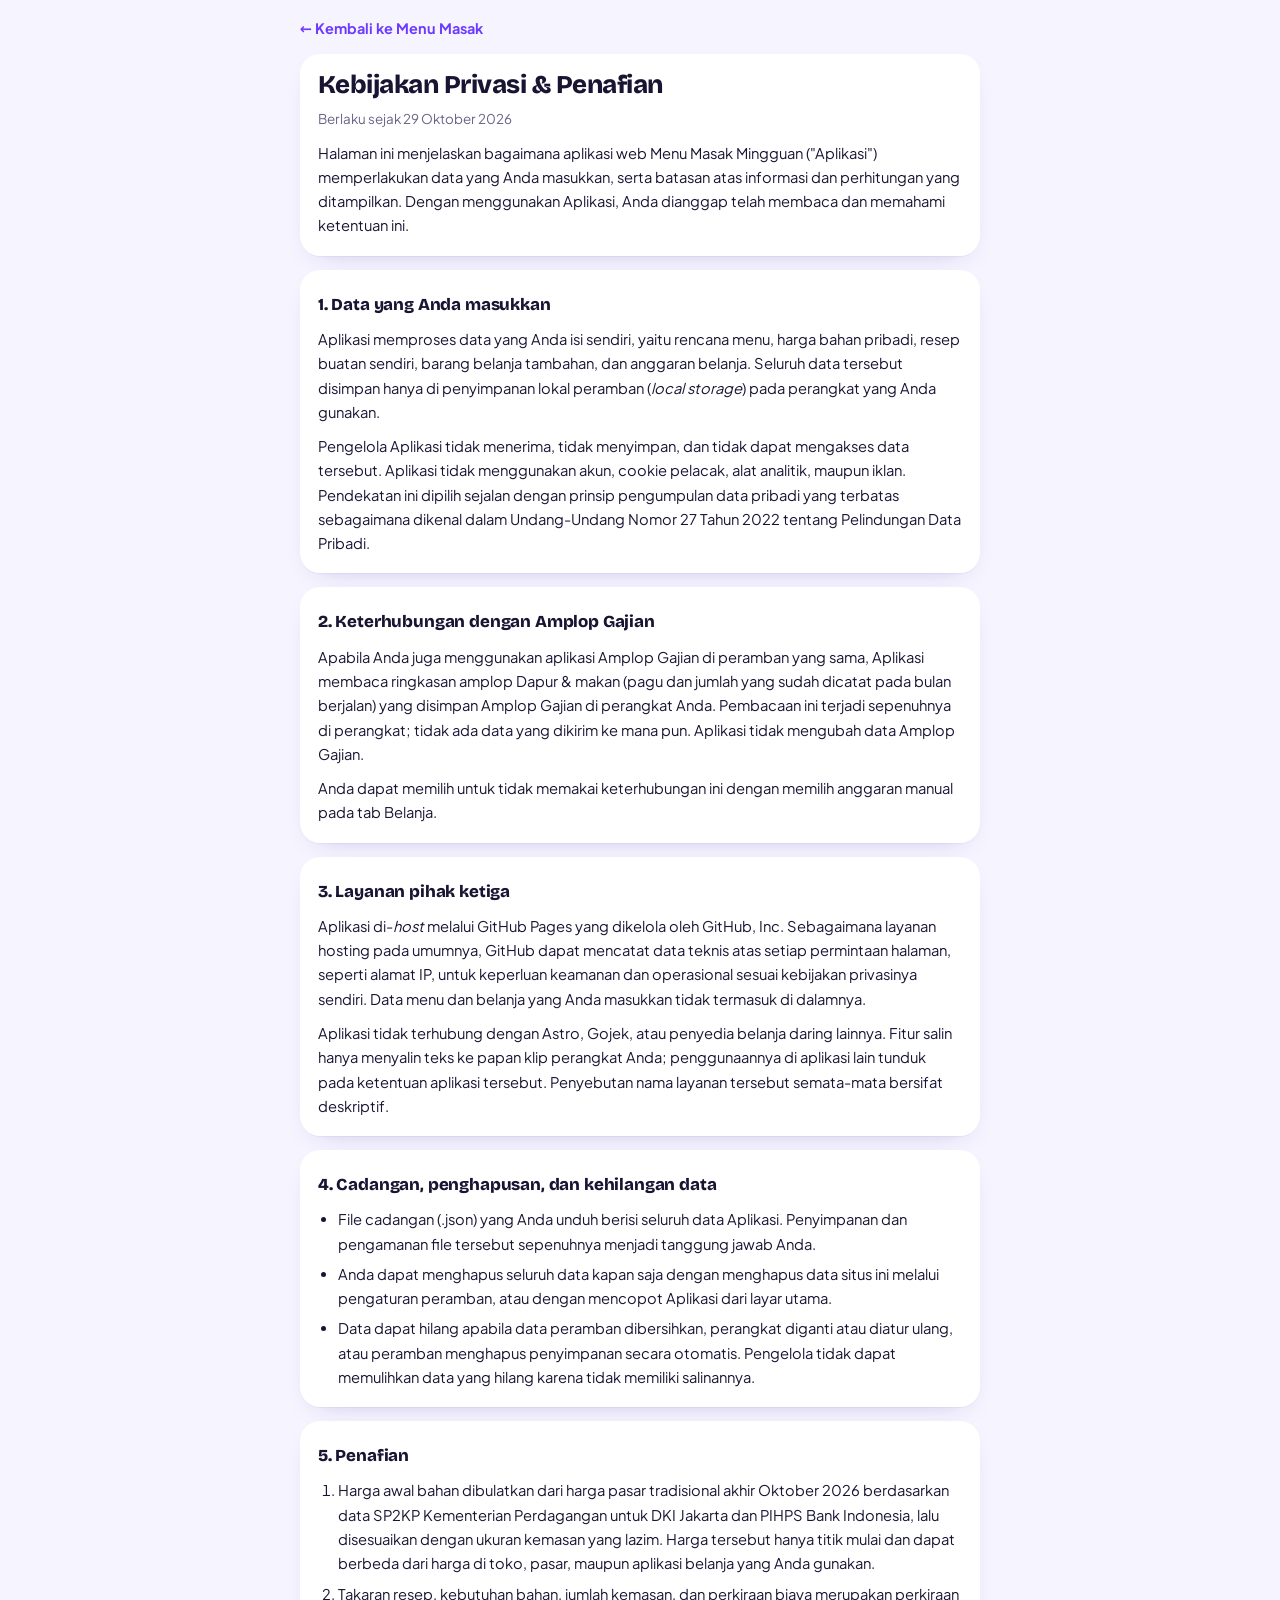
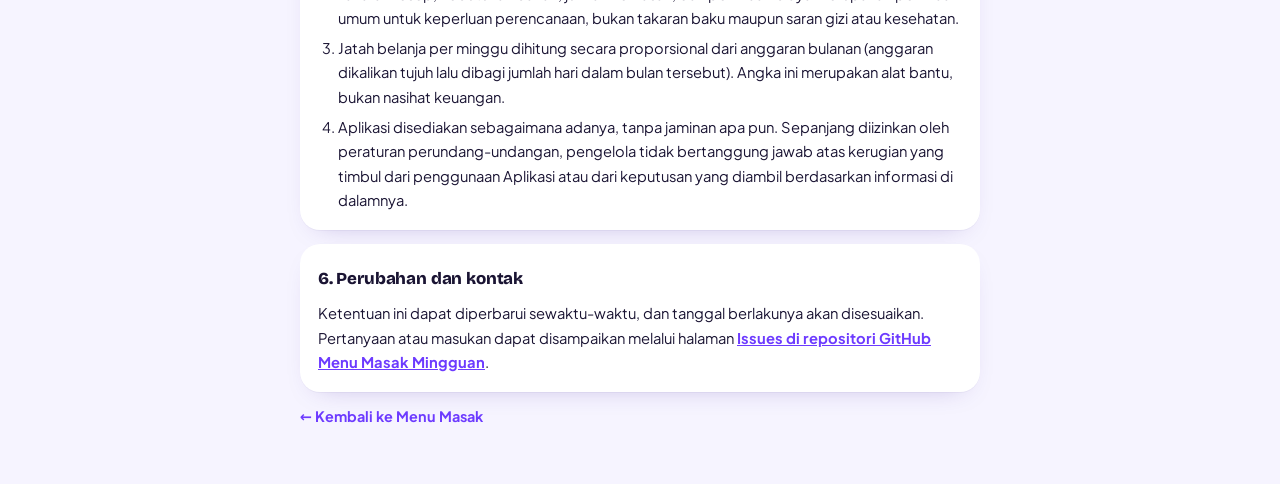
==== privasi.html @ b2453f91 "Aplikasi Menu Masak Mingguan Perencana menu seminggu, daftar belanja otomatis, harga pribadi, salin " ====
<!doctype html>
<html lang="id">
<head>
<meta charset="utf-8">
<meta name="viewport" content="width=device-width, initial-scale=1, viewport-fit=cover">
<meta name="theme-color" content="#5B2EE8">
<title>Kebijakan Privasi Menu Masak Mingguan</title>
<link rel="icon" type="image/png" href="icons/icon-64.png">
<link rel="stylesheet" href="styles.css">
</head>
<body>
<main class="doc">
  <a class="back" href="./">← Kembali ke Menu Masak</a>

  <section class="card">
    <h1>Kebijakan Privasi &amp; Penafian</h1>
    <p class="meta">Berlaku sejak 29 Oktober 2026</p>
    <p>Halaman ini menjelaskan bagaimana aplikasi web Menu Masak Mingguan ("Aplikasi") memperlakukan data yang Anda masukkan, serta batasan atas informasi dan perhitungan yang ditampilkan. Dengan menggunakan Aplikasi, Anda dianggap telah membaca dan memahami ketentuan ini.</p>
  </section>

  <section class="card">
    <h2>1. Data yang Anda masukkan</h2>
    <p>Aplikasi memproses data yang Anda isi sendiri, yaitu rencana menu, harga bahan pribadi, resep buatan sendiri, barang belanja tambahan, dan anggaran belanja. Seluruh data tersebut disimpan hanya di penyimpanan lokal peramban (<em>local storage</em>) pada perangkat yang Anda gunakan.</p>
    <p>Pengelola Aplikasi tidak menerima, tidak menyimpan, dan tidak dapat mengakses data tersebut. Aplikasi tidak menggunakan akun, cookie pelacak, alat analitik, maupun iklan. Pendekatan ini dipilih sejalan dengan prinsip pengumpulan data pribadi yang terbatas sebagaimana dikenal dalam Undang-Undang Nomor 27 Tahun 2022 tentang Pelindungan Data Pribadi.</p>
  </section>

  <section class="card">
    <h2>2. Keterhubungan dengan Amplop Gajian</h2>
    <p>Apabila Anda juga menggunakan aplikasi Amplop Gajian di peramban yang sama, Aplikasi membaca ringkasan amplop Dapur &amp; makan (pagu dan jumlah yang sudah dicatat pada bulan berjalan) yang disimpan Amplop Gajian di perangkat Anda. Pembacaan ini terjadi sepenuhnya di perangkat; tidak ada data yang dikirim ke mana pun. Aplikasi tidak mengubah data Amplop Gajian.</p>
    <p>Anda dapat memilih untuk tidak memakai keterhubungan ini dengan memilih anggaran manual pada tab Belanja.</p>
  </section>

  <section class="card">
    <h2>3. Layanan pihak ketiga</h2>
    <p>Aplikasi di-<em>host</em> melalui GitHub Pages yang dikelola oleh GitHub, Inc. Sebagaimana layanan hosting pada umumnya, GitHub dapat mencatat data teknis atas setiap permintaan halaman, seperti alamat IP, untuk keperluan keamanan dan operasional sesuai kebijakan privasinya sendiri. Data menu dan belanja yang Anda masukkan tidak termasuk di dalamnya.</p>
    <p>Aplikasi tidak terhubung dengan Astro, Gojek, atau penyedia belanja daring lainnya. Fitur salin hanya menyalin teks ke papan klip perangkat Anda; penggunaannya di aplikasi lain tunduk pada ketentuan aplikasi tersebut. Penyebutan nama layanan tersebut semata-mata bersifat deskriptif.</p>
  </section>

  <section class="card">
    <h2>4. Cadangan, penghapusan, dan kehilangan data</h2>
    <ul>
      <li>File cadangan (.json) yang Anda unduh berisi seluruh data Aplikasi. Penyimpanan dan pengamanan file tersebut sepenuhnya menjadi tanggung jawab Anda.</li>
      <li>Anda dapat menghapus seluruh data kapan saja dengan menghapus data situs ini melalui pengaturan peramban, atau dengan mencopot Aplikasi dari layar utama.</li>
      <li>Data dapat hilang apabila data peramban dibersihkan, perangkat diganti atau diatur ulang, atau peramban menghapus penyimpanan secara otomatis. Pengelola tidak dapat memulihkan data yang hilang karena tidak memiliki salinannya.</li>
    </ul>
  </section>

  <section class="card">
    <h2>5. Penafian</h2>
    <ol>
      <li>Harga awal bahan dibulatkan dari harga pasar tradisional akhir Oktober 2026 berdasarkan data SP2KP Kementerian Perdagangan untuk DKI Jakarta dan PIHPS Bank Indonesia, lalu disesuaikan dengan ukuran kemasan yang lazim. Harga tersebut hanya titik mulai dan dapat berbeda dari harga di toko, pasar, maupun aplikasi belanja yang Anda gunakan.</li>
      <li>Takaran resep, kebutuhan bahan, jumlah kemasan, dan perkiraan biaya merupakan perkiraan umum untuk keperluan perencanaan, bukan takaran baku maupun saran gizi atau kesehatan.</li>
      <li>Jatah belanja per minggu dihitung secara proporsional dari anggaran bulanan (anggaran dikalikan tujuh lalu dibagi jumlah hari dalam bulan tersebut). Angka ini merupakan alat bantu, bukan nasihat keuangan.</li>
      <li>Aplikasi disediakan sebagaimana adanya, tanpa jaminan apa pun. Sepanjang diizinkan oleh peraturan perundang-undangan, pengelola tidak bertanggung jawab atas kerugian yang timbul dari penggunaan Aplikasi atau dari keputusan yang diambil berdasarkan informasi di dalamnya.</li>
    </ol>
  </section>

  <section class="card">
    <h2>6. Perubahan dan kontak</h2>
    <p>Ketentuan ini dapat diperbarui sewaktu-waktu, dan tanggal berlakunya akan disesuaikan. Pertanyaan atau masukan dapat disampaikan melalui halaman <a href="https://github.com/EazyTheCreator/menu-kost/issues" rel="noopener">Issues di repositori GitHub Menu Masak Mingguan</a>.</p>
  </section>

  <a class="back" href="./">← Kembali ke Menu Masak</a>
</main>
</body>
</html>
---- styles.css ----
/* Font disimpan di situs ini sendiri (SIL Open Font License), tidak dimuat dari pihak ketiga */
@font-face{font-family:"Plus Jakarta Sans";src:url(fonts/plus-jakarta-sans-latin-wght-normal.woff2) format("woff2");font-weight:200 800;font-style:normal;font-display:swap}
@font-face{font-family:"Bricolage Grotesque";src:url(fonts/bricolage-grotesque-latin-wght-normal.woff2) format("woff2");font-weight:200 800;font-style:normal;font-display:swap}
/* Layout: satu kolom ala aplikasi ponsel — kartu ringkasan berwarna di atas, tab pil, kartu-kartu membulat dengan ikon stiker per kategori */
html{color-scheme:light}
:root{
  --bg:#F6F4FF; --surface:#FFFFFF; --surface-2:#FBFAFF; --ink:#1A1433; --muted:#6A6487; --line:#E7E2F6;
  --accent:#6D3BFF; --accent-ink:#FFFFFF; --accent-soft:#EFE9FF;
  --hero:#5B2EE8; --hero-ink:#FFFFFF; --lime:#C9F45C; --pink:#FF86BE; --sun:#FFD15C;
  --good:#108760; --good-soft:#DDF6EB; --warn:#AD6700; --warn-soft:#FFF0D2; --danger:#D42F4A; --danger-soft:#FFE2E7;
  --c1:#7C4DFF; --c2:#2F86F6; --c3:#FF6A45; --c4:#10B07F; --c5:#EFA200; --c6:#00A3C4; --c7:#F24C98; --c8:#5FA800; --c9:#FF8A2B; --c10:#5662F0;
  --shadow:0 1px 0 rgba(40,20,110,.04), 0 10px 28px -18px rgba(60,30,150,.35);
  --btn:#6D3BFF; --btn-ink:#FFFFFF; --tint:17%; --tint-sel:12%; --on-tone:#FFFFFF;
  --glow-a:transparent; --glow-b:transparent; --glow-c:transparent;
  --f-display:"Bricolage Grotesque", ui-sans-serif, system-ui, sans-serif;
  --f-body:"Plus Jakarta Sans", ui-sans-serif, system-ui, -apple-system, "Segoe UI", Roboto, sans-serif;
  --r:20px; --r-sm:14px;
}
@media (prefers-color-scheme: dark){
  :root:not([data-theme="light"]){
    --bg:#150F2E; --surface:#221A47; --surface-2:#2B2158; --ink:#F6F2FF; --muted:#B9AEE0; --line:#3B2F6E;
    --accent:#B9A0FF; --accent-ink:#1A1040; --accent-soft:#3A2A7D;
    --btn:#7C4DFF; --btn-ink:#FFFFFF; --tint:30%; --tint-sel:24%; --on-tone:#1A1040;
    --glow-a:rgba(124,77,255,.38); --glow-b:rgba(255,107,181,.22); --glow-c:rgba(46,230,168,.14);
    --hero:#6A3CFF; --hero-ink:#FFFFFF; --lime:#C9F45C; --pink:#FF6BB5; --sun:#FFD23F;
    --good:#3EE6A6; --good-soft:#123F33; --warn:#FFC740; --warn-soft:#453314; --danger:#FF7A93; --danger-soft:#4A1A31;
    --c1:#B794FF; --c2:#5AA9FF; --c3:#FF8A6B; --c4:#2EE6A8; --c5:#FFD23F; --c6:#2FD4F0; --c7:#FF6BB5; --c8:#A3E635; --c9:#FFA559; --c10:#8C9BFF;
    --shadow:0 0 0 1px rgba(255,255,255,.07), 0 16px 34px -20px rgba(0,0,0,.85);
    color-scheme:dark;
  }
}
:root[data-theme="dark"]{
  --bg:#150F2E; --surface:#221A47; --surface-2:#2B2158; --ink:#F6F2FF; --muted:#B9AEE0; --line:#3B2F6E;
  --accent:#B9A0FF; --accent-ink:#1A1040; --accent-soft:#3A2A7D;
  --btn:#7C4DFF; --btn-ink:#FFFFFF; --tint:30%; --tint-sel:24%; --on-tone:#1A1040;
  --glow-a:rgba(124,77,255,.38); --glow-b:rgba(255,107,181,.22); --glow-c:rgba(46,230,168,.14);
  --hero:#6A3CFF; --hero-ink:#FFFFFF; --lime:#C9F45C; --pink:#FF6BB5; --sun:#FFD23F;
  --good:#3EE6A6; --good-soft:#123F33; --warn:#FFC740; --warn-soft:#453314; --danger:#FF7A93; --danger-soft:#4A1A31;
  --c1:#B794FF; --c2:#5AA9FF; --c3:#FF8A6B; --c4:#2EE6A8; --c5:#FFD23F; --c6:#2FD4F0; --c7:#FF6BB5; --c8:#A3E635; --c9:#FFA559; --c10:#8C9BFF;
  --shadow:0 0 0 1px rgba(255,255,255,.07), 0 16px 34px -20px rgba(0,0,0,.85);
  color-scheme:dark;
}
*{box-sizing:border-box}
:root{padding-top:env(safe-area-inset-top,0px);padding-bottom:env(safe-area-inset-bottom,0px)}
[hidden]{display:none!important}
body{margin:0;background:var(--bg);background-image:radial-gradient(520px 380px at 105% -4%, var(--glow-a), transparent 70%),radial-gradient(460px 360px at -10% 38%, var(--glow-b), transparent 70%),radial-gradient(520px 420px at 110% 86%, var(--glow-c), transparent 70%);background-repeat:no-repeat;color:var(--ink);font-family:var(--f-body);font-size:15px;line-height:1.5;
  padding-left:max(16px, env(safe-area-inset-left, 0px));padding-right:max(16px, env(safe-area-inset-right, 0px));padding-block:18px 56px;
  -webkit-font-smoothing:antialiased}
.app{max-width:640px;margin:0 auto;display:flex;flex-direction:column;gap:16px}
button,input,select,textarea{font:inherit;color:inherit}
button{cursor:pointer;-webkit-tap-highlight-color:transparent}
:focus-visible{outline:2.5px solid var(--accent);outline-offset:2px}
h1,h2{font-family:var(--f-display);margin:0;text-wrap:balance}
h1{font-size:1.45rem;font-weight:800;letter-spacing:-.02em;line-height:1.05}
h2{font-size:1.12rem;font-weight:800;letter-spacing:-.01em}

/* Ikon stiker */
.ico{--tone:var(--accent);display:inline-grid;place-items:center;flex:none;width:40px;height:40px;border-radius:13px;
  background:var(--surface-2);background:color-mix(in srgb, var(--tone) var(--tint), var(--surface));color:var(--tone)}
.ico svg{width:22px;height:22px;fill:none;stroke:currentColor;stroke-width:2;stroke-linecap:round;stroke-linejoin:round}
.ico.sm{width:32px;height:32px;border-radius:10px}
.ico.sm svg{width:18px;height:18px}
.ico.xs{width:24px;height:24px;border-radius:8px}
.ico.xs svg{width:14px;height:14px}

/* Header */
.top{display:flex;flex-wrap:wrap;align-items:center;justify-content:space-between;gap:12px}
.brand{display:flex;align-items:center;gap:10px;min-width:0}
.logo{display:grid;place-items:center;width:42px;height:42px;border-radius:14px;background:var(--lime);color:#1A1433;transform:rotate(-6deg);box-shadow:var(--shadow)}
.logo svg{width:24px;height:24px;fill:none;stroke:currentColor;stroke-width:2.2;stroke-linecap:round;stroke-linejoin:round}
.status{margin:3px 0 0;font-size:.76rem;color:var(--muted);display:flex;align-items:center;gap:6px}
.status::before{content:"";width:7px;height:7px;border-radius:50%;background:var(--good)}
.status[data-s="saving"]::before{background:var(--warn)}
.status[data-s="err"]::before{background:var(--danger)}
.status[data-s="init"]::before{background:var(--muted)}
.month{display:flex;align-items:center;gap:2px;background:var(--surface);border-radius:999px;padding:4px;box-shadow:var(--shadow)}
.month button{width:34px;height:34px;border:0;border-radius:50%;background:transparent;font-size:1.2rem;line-height:1;color:var(--muted)}
.month button:hover{background:var(--accent-soft);color:var(--accent)}
.month span{min-width:124px;text-align:center;font-weight:700;font-size:.9rem}

/* Kartu ringkasan */
.hero{position:relative;overflow:hidden;border-radius:26px;padding:20px 20px 20px 22px;color:var(--hero-ink);background:var(--hero);
  display:grid;grid-template-columns:minmax(0,1fr) auto;gap:14px;align-items:center;box-shadow:0 18px 40px -22px rgba(91,46,232,.7)}
.hero::before,.hero::after{content:"";position:absolute;border-radius:50%;pointer-events:none}
.hero::before{width:110px;height:110px;right:-38px;bottom:-52px;background:var(--pink);opacity:.9}
.hero::after{width:90px;height:90px;left:42%;top:-58px;background:var(--lime);opacity:.85}
.hero > *{position:relative;z-index:1;min-width:0}
.hero .lbl{font-size:.74rem;text-transform:uppercase;letter-spacing:.09em;font-weight:700;opacity:.85}
#sTotal{display:block;font-family:var(--f-display);font-weight:800;font-size:clamp(1.75rem, 7vw, 2.35rem);letter-spacing:-.02em;line-height:1.1;margin:2px 0 12px;font-variant-numeric:tabular-nums;overflow-wrap:anywhere}
.hero-chips{display:flex;flex-wrap:wrap;gap:6px}
.hchip{display:inline-flex;align-items:center;gap:6px;background:rgba(255,255,255,.16);border-radius:999px;padding:5px 11px 5px 8px;font-size:.8rem;backdrop-filter:blur(4px)}
.hchip i{width:8px;height:8px;border-radius:50%;background:var(--lime)}
.hchip.out i{background:var(--pink)}
.hchip b{font-variant-numeric:tabular-nums;font-weight:700}
.ring{position:relative;width:96px;height:96px;background:rgba(255,255,255,.12);border-radius:50%;padding:6px}
.ring svg{width:100%;height:100%;transform:rotate(-90deg)}
.ring circle{fill:none;stroke-width:11}
.ring .rbg{stroke:rgba(255,255,255,.22)}
.ring .rfg{stroke:var(--lime);stroke-linecap:round;transition:stroke-dashoffset .5s ease}
.ring.over .rfg{stroke:#FFE066}
.ring-txt{position:absolute;inset:0;display:grid;place-content:center;text-align:center;line-height:1.05}
.ring-txt b{font-family:var(--f-display);font-size:1.25rem;font-weight:800}
.ring-txt small{font-size:.68rem;opacity:.85}

/* Tab */
.tabs{position:relative;display:grid;grid-template-columns:repeat(4,1fr);gap:4px;background:var(--surface);padding:5px;border-radius:999px;box-shadow:var(--shadow)}
.tabs::before{content:"";position:absolute;top:5px;bottom:5px;left:5px;width:calc(50% - 7px);border-radius:999px;background:var(--btn);
  transition:transform .42s cubic-bezier(.3,1.3,.5,1)}
.tabs::before{width:calc((100% - 22px) / 4)}
.tabs[data-tab="belanja"]::before{transform:translateX(calc(100% + 4px))}
.tabs[data-tab="harga"]::before{transform:translateX(calc(200% + 8px))}
.tabs[data-tab="resep"]::before{transform:translateX(calc(300% + 12px))}
.tabs button{position:relative;z-index:1;border:0;border-radius:999px;padding:10px 4px;background:transparent;font-weight:700;color:var(--muted);font-size:.9rem;transition:color .25s}
.tabs button[aria-selected="true"]{color:var(--btn-ink)}

/* Skema gaji */
.lbl-row{display:flex;flex-wrap:wrap;align-items:center;justify-content:space-between;gap:8px}
.wk-row{display:flex;flex-wrap:wrap;align-items:center;justify-content:space-between;gap:8px;font-size:.86rem;font-weight:600}
.wk-row label{font-size:.86rem}
.wk-row select{width:auto;min-height:38px;padding:6px 10px;font-weight:700}
.stepper{display:inline-flex;align-items:center;gap:4px;background:var(--surface);border:2px solid var(--line);border-radius:999px;padding:2px}
.stepper button{width:32px;height:32px;border:0;border-radius:50%;background:transparent;font-size:1.1rem;font-weight:700;color:var(--accent)}
.stepper button:hover{background:var(--accent-soft)}
.stepper button:disabled{opacity:.35;cursor:default;background:transparent}
.stepper b{min-width:22px;text-align:center;font-family:var(--f-display);font-size:1.05rem}
.switch{position:relative;flex:none;width:52px;height:30px;border:0;border-radius:999px;background:var(--line);transition:background .25s}
.switch span{position:absolute;top:3px;left:3px;width:24px;height:24px;border-radius:50%;background:#fff;box-shadow:0 2px 6px rgba(0,0,0,.25);transition:transform .35s cubic-bezier(.3,1.3,.5,1)}
.switch[aria-checked="true"]{background:var(--btn)}
.switch[aria-checked="true"] span{transform:translateX(22px)}
.autonote{margin:0;font-size:.84rem;border-radius:var(--r-sm);padding:11px 14px;background:var(--warn-soft);color:var(--ink);animation:rise .4s cubic-bezier(.2,.8,.2,1) both}
.autonote strong{color:var(--warn)}
.autonote.bad{background:var(--danger-soft)}
.autonote.bad strong{color:var(--danger)}
.panel{display:flex;flex-direction:column;gap:14px}

/* Kartu & isian */
.card{background:var(--surface);border-radius:var(--r);padding:18px;display:flex;flex-direction:column;gap:14px;box-shadow:var(--shadow)}
.field{display:flex;flex-direction:column;gap:7px;min-width:0}
label,.flabel{font-size:.84rem;font-weight:700}
.opt{font-weight:500;color:var(--muted)}
.money{display:flex;align-items:center;border:2px solid var(--line);border-radius:var(--r-sm);background:var(--surface-2);overflow:hidden;transition:border-color .15s}
.money:focus-within{border-color:var(--accent)}
.money span{padding:0 4px 0 14px;color:var(--muted);font-weight:700}
.money input{border:0;background:transparent;padding:11px 14px 11px 4px;width:100%;min-width:0;font-variant-numeric:tabular-nums;font-size:1rem;font-weight:600}
.money input:focus{outline:none}
.money.big input{font-family:var(--f-display);font-size:1.55rem;font-weight:800;padding-block:8px}
input.plain, select{border:2px solid var(--line);border-radius:var(--r-sm);background:var(--surface-2);padding:10px 13px;width:100%;min-width:0;min-height:46px}
input.plain:focus, select:focus{outline:none;border-color:var(--accent)}
input[type="date"].plain{-webkit-appearance:none;appearance:none;display:block;line-height:1.3;text-align:left}
input[type="date"]::-webkit-date-and-time-value{text-align:left}
input[type="date"]::-webkit-calendar-picker-indicator{opacity:.55;cursor:pointer}
.two{display:grid;grid-template-columns:1fr 1fr;gap:12px}
.link{border:0;background:none;padding:0;color:var(--accent);font-weight:700;font-size:.86rem;text-align:left;text-decoration:underline;text-underline-offset:3px}
.flabel .step,label .step{display:inline-grid;place-items:center;width:20px;height:20px;border-radius:7px;background:var(--btn);color:var(--btn-ink);font-size:.72rem;margin-right:6px;vertical-align:1px}
.fhint{font-size:.8rem;color:var(--muted)}

/* Template */

.tpl-confirm{display:flex;flex-direction:column;gap:8px;background:var(--warn-soft);border-radius:var(--r-sm);padding:11px 13px;font-size:.85rem}
.tpl-confirm-btns{display:flex;gap:8px;flex-wrap:wrap}

/* Tombol */
.primary{border:0;border-radius:var(--r-sm);background:var(--btn);color:var(--btn-ink);padding:13px 18px;font-weight:800;font-size:.95rem;box-shadow:0 10px 22px -12px var(--btn);transition:transform .12s, filter .15s}
.primary:hover{filter:brightness(1.07)}
.primary:active{transform:translateY(1px) scale(.99)}
.primary.confirm{background:var(--warn);color:var(--surface)}
.ghost{border:2px solid var(--line);background:var(--surface);border-radius:999px;padding:8px 15px;font-weight:700;font-size:.86rem}
.ghost:hover{border-color:var(--accent);color:var(--accent)}
.ghost.accent{border-color:var(--accent);color:var(--accent)}
.ghost.confirm{background:var(--warn-soft);border-color:var(--warn);color:var(--warn)}
.row-actions{display:flex;flex-wrap:wrap;gap:8px}

/* Pembagian */

.pill{font-size:.78rem;font-weight:700;border-radius:999px;padding:4px 11px;background:var(--line);color:var(--muted)}
.pill.ok{background:var(--good-soft);color:var(--good)}
.pill.warn{background:var(--warn-soft);color:var(--warn)}
.pill.bad{background:var(--danger-soft);color:var(--danger)}
.note{margin:0;font-size:.84rem;color:var(--muted);background:var(--surface);border:2px dashed var(--line);border-radius:var(--r-sm);padding:10px 13px}
.guide{background:var(--surface);border-radius:var(--r);box-shadow:var(--shadow)}
.guide summary{cursor:pointer;padding:14px 18px;font-weight:700;font-size:.92rem;list-style:none;display:flex;justify-content:space-between;align-items:center;gap:8px}
.guide summary::-webkit-details-marker{display:none}
.guide summary::after{content:"Lihat";color:var(--accent);font-size:.82rem;background:var(--accent-soft);padding:3px 10px;border-radius:999px}
.guide[open] summary::after{content:"Tutup"}
.guide-body{padding:0 18px 16px;display:flex;flex-direction:column;gap:10px;font-size:.88rem}
.guide-body p{margin:0;max-width:65ch}
.guide-body ul{margin:0;padding-left:18px;display:flex;flex-direction:column;gap:5px}
.groups{background:var(--surface);border-radius:var(--r);overflow:hidden;box-shadow:var(--shadow)}

.items{list-style:none;margin:0;padding:0}
.pos{display:grid;grid-template-columns:40px minmax(0,1fr) auto;grid-template-areas:"dot name del" "dot val amt" ". grp grp" ". ideal ideal" ". items items";column-gap:12px;row-gap:8px;align-items:center;
  padding:14px;background:var(--surface);border-radius:var(--r);box-shadow:var(--shadow)}
.pos > .ico{grid-area:dot;align-self:start}
.tag{border-radius:999px;padding:2px 9px;font-weight:700;font-size:.72rem;white-space:nowrap}
.tag.ok{background:var(--good-soft);color:var(--good)}
.tag.warn{background:var(--warn-soft);color:var(--warn)}
.tag.bad{background:var(--danger-soft);color:var(--danger)}
.items{grid-area:items;display:flex;flex-direction:column;gap:8px;min-width:0;margin-top:2px}
.items:empty{display:none}
.item{display:grid;grid-template-columns:minmax(0,1fr) auto;gap:6px;align-items:center;padding:8px 10px;background:var(--surface-2);border-radius:12px}
@media (min-width:520px){.item{grid-template-columns:minmax(0,1fr) minmax(0,140px) auto}}
.idel{border:0;background:transparent;color:var(--muted);width:28px;height:28px;border-radius:8px;font-size:1rem;line-height:1}
.idel:hover{color:var(--danger);background:var(--danger-soft)}
.pagu{display:flex;flex-direction:column;gap:6px;border:2px dashed var(--line);border-radius:12px;padding:10px 12px}
.pagu .link{font-size:.8rem}
.empty{padding:20px 18px;color:var(--muted);font-size:.9rem;margin:0;background:var(--surface);border-radius:var(--r);box-shadow:var(--shadow)}
.total{display:grid;grid-template-columns:1fr 1fr;gap:10px}
.total > div{display:flex;flex-direction:column;gap:2px;padding:14px 16px;border-radius:var(--r);background:var(--surface);box-shadow:var(--shadow);min-width:0}
.total span{font-size:.8rem;color:var(--muted);font-weight:600}
.total strong{font-family:var(--f-display);font-size:1.2rem;font-weight:800;font-variant-numeric:tabular-nums;overflow-wrap:anywhere}
.total strong.bad{color:var(--danger)}
.form-msg{margin:0;font-size:.85rem;color:var(--good);font-weight:600;min-height:1.2em}
.form-msg.bad{color:var(--danger)}

/* Catat pengeluaran: kategori visual */

.primary.big{padding-block:15px;font-size:1rem}

/* Sisa per amplop */
.sec-head{display:flex;justify-content:space-between;align-items:baseline;gap:8px;margin-top:8px;flex-wrap:wrap}
.sec-head small{color:var(--muted);font-size:.8rem}
.bar{height:10px;border-radius:999px;background:var(--line);overflow:hidden}
.bar i{display:block;height:100%;background:var(--tone);border-radius:999px}

/* Riwayat */

.mini-seg{display:flex;background:var(--surface);border:2px solid var(--line);border-radius:999px;padding:2px;gap:2px}
.mini-seg button{border:0;background:transparent;border-radius:999px;padding:5px 11px;font-size:.76rem;font-weight:700;color:var(--muted);transition:background .2s,color .2s}
.mini-seg button[aria-pressed="true"]{background:var(--btn);color:var(--btn-ink)}

/* Mode sederhana: pengaturan lanjutan disembunyikan */


/* Rencana bulan yang dibekukan */


/* Kaki halaman */
.foot{display:flex;flex-direction:column;align-items:center;gap:6px;text-align:center;font-size:.78rem;color:var(--muted);padding:4px 8px 0;max-width:60ch;margin:0 auto}
.foot a{color:var(--accent);font-weight:700}

/* Halaman dokumen (privasi) */
.doc{max-width:680px;margin:0 auto;display:flex;flex-direction:column;gap:14px}
.doc .card{gap:10px}
.doc h1{font-size:1.6rem}
.doc h2{font-size:1.05rem;margin-top:4px}
.doc p,.doc li{font-size:.92rem;line-height:1.65;max-width:65ch;margin:0}
.doc ol,.doc ul{margin:0;padding-left:20px;display:flex;flex-direction:column;gap:6px}
.doc .meta{color:var(--muted);font-size:.84rem}
.doc a{color:var(--accent);font-weight:700}
.back{display:inline-flex;align-items:center;gap:6px;font-weight:700;color:var(--accent);text-decoration:none;font-size:.9rem}

/* Laporan */


/* Cadangan */
.bk-banner{display:flex;flex-wrap:wrap;align-items:center;justify-content:space-between;gap:10px 14px;padding:14px 16px;border-radius:var(--r);background:var(--warn-soft);box-shadow:var(--shadow);animation:rise .5s cubic-bezier(.2,.8,.2,1) both}
.bk-banner-txt{flex:1 1 220px;min-width:0}
.bk-banner-txt strong{display:block;font-size:.92rem}
.bk-banner-txt small{display:block;font-size:.8rem;color:var(--muted);line-height:1.4;margin-top:2px}
.bk-banner-btns{display:flex;gap:8px;flex-wrap:wrap}
.bk-banner .primary{padding:9px 14px;font-size:.84rem}
.bk-meta{margin:0;font-size:.8rem;color:var(--muted);font-variant-numeric:tabular-nums}
.install{display:flex;flex-direction:column;align-items:flex-start;gap:6px;padding:12px 14px;border-radius:var(--r-sm);background:var(--surface-2)}
.install strong{font-size:.9rem}
.install small{font-size:.8rem;color:var(--muted);line-height:1.45}
.backup h2{font-size:1rem}
.bk-text{margin:0;font-size:.85rem;color:var(--muted);max-width:65ch}
.bk-import{cursor:pointer;display:inline-flex;align-items:center}
#copyFallback{width:100%;min-height:150px;border:2px solid var(--line);border-radius:var(--r-sm);background:var(--surface);padding:10px;font:inherit;font-size:.85rem}

@media (max-width:460px){
  .two{grid-template-columns:1fr}
  .hero{grid-template-columns:minmax(0,1fr) 84px;padding:18px}
  .ring{width:84px;height:84px}
  .month span{min-width:108px}
}
/* Transisi: konten mengalir dari bawah ke atas */
@keyframes rise{from{opacity:0;transform:translateY(16px)}to{opacity:1;transform:none}}
@keyframes pop{0%{transform:scale(.8)}60%{transform:scale(1.12)}100%{transform:scale(1)}}
@keyframes grow{from{transform:scaleX(0)}to{transform:scaleX(1)}}
.top,.hero,.tabs{animation:rise .6s cubic-bezier(.2,.8,.2,1) both}
.hero{animation-delay:.06s}.tabs{animation-delay:.12s}
.flow > *{animation:rise .5s cubic-bezier(.2,.8,.2,1) both;animation-delay:calc(var(--i, 0) * 45ms)}
.flow .bar i{transform-origin:left center;animation:grow .8s cubic-bezier(.2,.8,.2,1) both;animation-delay:.2s}
.tpl-confirm,.note,.guide-body,#copyFallback{animation:rise .4s cubic-bezier(.2,.8,.2,1) both}
.ghost{transition:transform .15s, background .2s, border-color .2s, color .2s}
@media (prefers-reduced-motion: reduce){*{transition:none!important;animation:none!important}}

.sr{position:absolute;width:1px;height:1px;overflow:hidden;clip:rect(0 0 0 0);white-space:nowrap}

/* ===================== Menu Masak Mingguan ===================== */
.month span{min-width:132px}
.ring-txt small{max-width:64px}

/* Pilihan waktu makan */
.wchips,.sheet-opts{display:flex;flex-wrap:wrap;gap:8px}
.wchips button,.opt-chip{display:inline-flex;align-items:center;gap:8px;border:2px solid var(--line);background:var(--surface-2);border-radius:999px;padding:5px 14px 5px 5px;font-weight:700;font-size:.86rem;color:var(--muted);transition:transform .15s, background .2s, border-color .2s, color .2s}
.wchips button[aria-pressed="true"],.opt-chip[aria-pressed="true"]{border-color:var(--accent);background:var(--accent-soft);color:var(--ink)}
.wchips button[aria-pressed="true"] .ico,.opt-chip[aria-pressed="true"] .ico{background:var(--tone);color:var(--on-tone);animation:pop .4s cubic-bezier(.3,1.4,.5,1)}
.wchips button:active,.opt-chip:active{transform:scale(.95)}

/* Kartu hari */
.day-list,.recipe-list,.pick-list{list-style:none;margin:0;padding:0}
.day-list{display:flex;flex-direction:column;gap:10px}
.day{background:var(--surface);border-radius:var(--r);box-shadow:var(--shadow);padding:12px 12px 10px;display:flex;flex-direction:column;gap:8px}
.day.today{box-shadow:0 0 0 2px var(--accent), var(--shadow)}
.day-head{display:flex;align-items:baseline;justify-content:space-between;gap:8px;padding:0 4px}
.day-head b{font-family:var(--f-display);font-size:1.05rem;font-weight:800}
.day-head small{color:var(--muted);font-size:.8rem;font-weight:600}
.day-head .tag{margin-left:6px}
.day-cost{font-size:.78rem;color:var(--muted);font-variant-numeric:tabular-nums;white-space:nowrap}
.slot{display:grid;grid-template-columns:32px minmax(0,1fr);gap:4px 10px;align-items:center;width:100%;text-align:left;border:2px dashed var(--line);background:var(--surface-2);border-radius:var(--r-sm);padding:9px 10px;transition:border-color .15s, background .2s, transform .12s}
.slot:hover{border-color:var(--accent)}
.slot:active{transform:scale(.99)}
.slot.filled{border-style:solid;border-color:transparent}
.slot-lbl{font-size:.72rem;text-transform:uppercase;letter-spacing:.08em;font-weight:800;color:var(--muted)}
.slot-body{display:flex;flex-direction:column;gap:5px;min-width:0}
.slot-empty{font-size:.86rem;color:var(--accent);font-weight:700}
.dishes{display:flex;flex-wrap:wrap;gap:5px}
.dish{--tone:var(--accent);display:inline-flex;align-items:center;gap:6px;max-width:100%;border-radius:999px;padding:3px 10px 3px 4px;font-size:.8rem;font-weight:700;background:var(--surface);background:color-mix(in srgb, var(--tone) var(--tint-sel), var(--surface))}
.dish i{flex:none;width:8px;height:8px;border-radius:50%;background:var(--tone);margin-left:4px}
.dish span{min-width:0;overflow-wrap:anywhere}
.slot-warn{font-size:.74rem;color:var(--warn);font-weight:600}
#goShop{margin-top:2px}

/* Anggaran */
.budget{gap:12px}
.budget .sec-head{margin:0}
.src{display:flex;align-items:baseline;gap:8px;margin:0;font-size:.8rem;color:var(--muted);line-height:1.45}
.src a{color:var(--accent);font-weight:700}
.src b{color:var(--ink)}
.src .dot{width:8px;height:8px;border-radius:50%;background:var(--good);flex:none;transform:translateY(-1px)}
.src.off .dot{background:var(--muted)}
.src.old .dot{background:var(--warn)}
.cmp{display:flex;flex-direction:column;gap:7px;padding:12px 14px;border-radius:var(--r-sm);background:var(--surface-2)}
.cmp-top{display:flex;justify-content:space-between;align-items:baseline;gap:10px;font-size:.86rem;font-weight:700}
.cmp-top b{font-family:var(--f-display);font-size:1.05rem;font-variant-numeric:tabular-nums;white-space:nowrap}
.cmp .bar{position:relative}
.cmp .bar i{background:var(--good)}
.cmp.warn .bar i{background:var(--warn)}
.cmp.bad .bar i{background:var(--danger)}
.cmp-note{font-size:.8rem;color:var(--muted);font-variant-numeric:tabular-nums}
.cmp-note strong{color:var(--good)}
.cmp.warn .cmp-note strong{color:var(--warn)}
.cmp.bad .cmp-note strong{color:var(--danger)}
.count-list{list-style:none;margin:0;padding:0;display:flex;flex-direction:column;gap:6px}
.count-list li{display:flex;align-items:center;justify-content:space-between;gap:10px;font-size:.84rem}
.count-list li span{min-width:0;overflow-wrap:anywhere}
.count-list li small{color:var(--muted);font-variant-numeric:tabular-nums;white-space:nowrap}

/* Daftar belanja */
.shop-tip{margin-top:-6px}
.shop{display:flex;flex-direction:column;gap:12px}
.sgrp{background:var(--surface);border-radius:var(--r);box-shadow:var(--shadow);overflow:hidden}
.sgrp h3{margin:0;padding:10px 16px 6px;font-size:.7rem;text-transform:uppercase;letter-spacing:.08em;color:var(--muted);font-weight:800;background:var(--surface-2);display:flex;justify-content:space-between;gap:8px}
.sgrp h3 small{font-size:.7rem;letter-spacing:0;text-transform:none;font-variant-numeric:tabular-nums}
.sitem{display:grid;grid-template-columns:auto minmax(0,1fr) auto;gap:2px 12px;align-items:center;padding:10px 14px;border-top:1px solid var(--line);transition:background .2s}
.sgrp h3 + .sitem{border-top:0}
.check{width:28px;height:28px;border-radius:9px;border:2px solid var(--line);background:var(--surface-2);display:grid;place-items:center;padding:0;transition:background .2s,border-color .2s}
.check svg{width:16px;height:16px;fill:none;stroke:var(--btn-ink);stroke-width:3;stroke-linecap:round;stroke-linejoin:round;opacity:0;transform:scale(.4);transition:opacity .2s, transform .3s cubic-bezier(.3,1.4,.5,1)}
.check[aria-checked="true"]{background:var(--good);border-color:var(--good)}
.check[aria-checked="true"] svg{opacity:1;transform:none;stroke:var(--surface)}
.sname{border:0;background:none;padding:0;text-align:left;min-width:0;font-weight:700;font-size:.92rem;overflow-wrap:anywhere}
.sname:hover{color:var(--accent)}
.ssub{grid-column:2 / 3;font-size:.76rem;color:var(--muted);font-variant-numeric:tabular-nums;display:flex;flex-wrap:wrap;gap:2px 8px;align-items:center}
.ssub .link{font-size:.76rem}
.sprice{grid-row:1 / span 2;grid-column:3;align-self:center;border:0;background:var(--accent-soft);color:var(--accent);border-radius:10px;padding:6px 10px;font-family:var(--f-display);font-weight:800;font-size:.95rem;font-variant-numeric:tabular-nums;white-space:nowrap}
.sitem.done{background:color-mix(in srgb, var(--good) 8%, var(--surface))}
.sitem.done .sname{text-decoration:line-through;text-decoration-thickness:2px;color:var(--muted)}
.price-edit{grid-column:1 / -1;display:flex;flex-wrap:wrap;gap:8px;align-items:center;padding-top:8px;animation:rise .3s cubic-bezier(.2,.8,.2,1) both}
.price-edit .money{flex:1 1 150px}
.price-edit .money input{padding-block:8px}
.price-edit small{flex-basis:100%;font-size:.76rem;color:var(--muted)}
.chg{font-weight:700}
.chg.up{color:var(--danger)}
.chg.down{color:var(--good)}
.stok-list .item{grid-template-columns:minmax(0,1fr) auto}
.stok-list .item span{font-size:.86rem;font-weight:600;min-width:0;overflow-wrap:anywhere}
.stok-list .item small{display:block;font-weight:500;color:var(--muted);font-size:.74rem}
.extra-add{display:grid;grid-template-columns:minmax(0,1fr) minmax(0,130px) auto;gap:8px;align-items:center}
.extra-add .money input{padding-block:9px}
.extra-row{display:grid;grid-template-columns:minmax(0,1fr) auto auto;gap:8px;align-items:center;padding:8px 10px;background:var(--surface-2);border-radius:12px;font-size:.88rem;font-weight:600}
.extra-row b{font-variant-numeric:tabular-nums}
.guide summary .pill{margin-left:auto}

/* Harga */
.price-groups{display:flex;flex-direction:column;gap:12px}
.prow{display:grid;grid-template-columns:minmax(0,1fr) minmax(0,150px);gap:6px 12px;align-items:center;padding:12px 14px;border-top:1px solid var(--line)}
.sgrp h3 + .prow{border-top:0}
.prow-name{font-weight:700;font-size:.9rem;min-width:0;overflow-wrap:anywhere}
.prow-name small{display:block;font-weight:500;color:var(--muted);font-size:.76rem}
.prow .money input{padding-block:8px;text-align:right}
.prow-meta{grid-column:1 / -1;display:flex;flex-wrap:wrap;align-items:center;gap:4px 10px;font-size:.76rem;color:var(--muted);font-variant-numeric:tabular-nums}
.prow-meta .link{font-size:.76rem}
.qty{display:flex;align-items:center;border:2px solid var(--line);border-radius:var(--r-sm);background:var(--surface-2);overflow:hidden}
.qty:focus-within{border-color:var(--accent)}
.qty input{border:0;background:transparent;padding:10px 6px 10px 13px;width:100%;min-width:0;font-variant-numeric:tabular-nums;font-weight:600}
.qty input:focus{outline:none}
.qty select{border:0;border-left:2px solid var(--line);border-radius:0;width:auto;min-height:42px;background:transparent;font-weight:700;font-size:.84rem}
.qty.sm{border-radius:10px;max-width:150px}
.qty.sm input{padding:6px 4px 6px 9px;text-align:right}
.qty.sm span{padding:0 9px 0 2px;font-size:.78rem;font-weight:700;color:var(--muted);white-space:nowrap}
.isi-row{display:inline-flex;align-items:center;gap:6px}

/* Resep */
.recipe-list{display:grid;grid-template-columns:repeat(auto-fill,minmax(260px,1fr));gap:10px}
.rcard{--tone:var(--accent);background:var(--surface);border-radius:var(--r);box-shadow:var(--shadow);padding:14px;display:flex;flex-direction:column;gap:8px}
.rcard-top{display:flex;gap:10px;align-items:flex-start}
.rcard-top > div{flex:1;min-width:0}
.rcard h3{margin:0;font-size:.98rem;font-weight:800;font-family:var(--f-display);overflow-wrap:anywhere}
.rmeta{display:flex;flex-wrap:wrap;gap:4px 8px;font-size:.76rem;color:var(--muted);font-variant-numeric:tabular-nums;margin-top:3px;align-items:center}
.rcost{font-family:var(--f-display);font-weight:800;font-size:1rem;font-variant-numeric:tabular-nums;white-space:nowrap}
.rbahan{margin:0;font-size:.8rem;color:var(--muted);line-height:1.45}
.rnote{margin:0;font-size:.78rem;color:var(--ink);background:var(--surface-2);border-radius:10px;padding:6px 10px}
.ractions{display:flex;flex-wrap:wrap;gap:6px}
.ractions .ghost{padding:6px 12px;font-size:.8rem}
.tag.lauk{background:color-mix(in srgb, var(--c3) var(--tint-sel), var(--surface));color:var(--ink)}
.tag.sayur{background:color-mix(in srgb, var(--c4) var(--tint-sel), var(--surface));color:var(--ink)}
.tag.sekali{background:color-mix(in srgb, var(--c5) var(--tint-sel), var(--surface));color:var(--ink)}
.tag.own{background:var(--accent-soft);color:var(--accent)}

/* Lembar bawah (pemilih menu & penyunting resep) */
dialog.sheet{border:0;padding:16px 16px calc(16px + env(safe-area-inset-bottom,0px));margin:auto auto 0;width:100%;max-width:640px;max-height:88vh;max-height:88dvh;border-radius:26px 26px 0 0;background:var(--bg);color:var(--ink);box-shadow:0 -20px 50px -20px rgba(20,10,60,.5);overflow:auto;overscroll-behavior:contain}
dialog.sheet[open]{display:flex;flex-direction:column;gap:12px;animation:sheetUp .42s cubic-bezier(.2,.9,.25,1) both}
dialog.sheet::backdrop{background:rgba(20,12,50,.45);backdrop-filter:blur(3px);animation:fadeIn .3s ease both}
@media (min-width:700px){dialog.sheet{margin:auto;border-radius:26px;max-height:82vh}}
@keyframes sheetUp{from{transform:translateY(40px);opacity:0}to{transform:none;opacity:1}}
@keyframes fadeIn{from{opacity:0}to{opacity:1}}
.sheet-head{display:flex;justify-content:space-between;align-items:flex-start;gap:12px;position:sticky;top:-16px;background:var(--bg);margin:-16px -16px 0;padding:16px 16px 8px;z-index:2}
.sheet-head .primary{padding:9px 16px;font-size:.88rem}
.sheet .mini-seg{align-self:flex-start;flex-wrap:wrap}
.pick-list{display:flex;flex-direction:column;gap:8px}
.pitem{--tone:var(--accent);width:100%;display:grid;grid-template-columns:auto minmax(0,1fr) auto;gap:2px 12px;align-items:center;text-align:left;border:2px solid transparent;background:var(--surface);border-radius:var(--r-sm);padding:10px 12px;box-shadow:var(--shadow);transition:border-color .15s, background .2s, transform .12s}
.pitem:active{transform:scale(.98)}
.pitem[aria-pressed="true"]{border-color:var(--tone);background:color-mix(in srgb, var(--tone) var(--tint-sel), var(--surface))}
.pitem .check{grid-row:1 / span 2}
.pitem[aria-pressed="true"] .check{background:var(--tone);border-color:var(--tone)}
.pitem[aria-pressed="true"] .check svg{opacity:1;transform:none;stroke:var(--on-tone)}
.pitem strong{font-size:.92rem;min-width:0;overflow-wrap:anywhere}
.pitem small{grid-column:2;font-size:.76rem;color:var(--muted);font-variant-numeric:tabular-nums}
.pitem .rcost{grid-row:1 / span 2;grid-column:3;font-size:.9rem}
.ed-row{display:grid;grid-template-columns:minmax(0,1fr) minmax(0,120px) auto;gap:8px;align-items:center;padding:8px 10px;background:var(--surface);border-radius:12px}
.ed-row select{min-height:40px;padding:6px 10px;font-size:.86rem}

/* Notifikasi singkat */
.toast{position:fixed;left:50%;bottom:calc(20px + env(safe-area-inset-bottom,0px));transform:translate(-50%,30px);opacity:0;pointer-events:none;z-index:50;max-width:min(92vw,460px);background:var(--ink);color:var(--bg);border-radius:999px;padding:11px 18px;font-size:.86rem;font-weight:700;text-align:center;box-shadow:0 14px 30px -14px rgba(0,0,0,.5);transition:opacity .25s, transform .35s cubic-bezier(.3,1.3,.5,1)}
.toast.show{opacity:1;transform:translate(-50%,0)}

@media (max-width:460px){
  .month span{min-width:116px;font-size:.84rem}
  .extra-add{grid-template-columns:1fr 1fr}
  .extra-add input.plain{grid-column:1 / -1}
  .prow{grid-template-columns:minmax(0,1fr) minmax(0,128px)}
  .ed-row{grid-template-columns:minmax(0,1fr) minmax(0,104px) auto}
  .tabs button{font-size:.84rem}
}
.slot,.sitem,.pitem,.rcard,.wchips button{-webkit-tap-highlight-color:transparent}
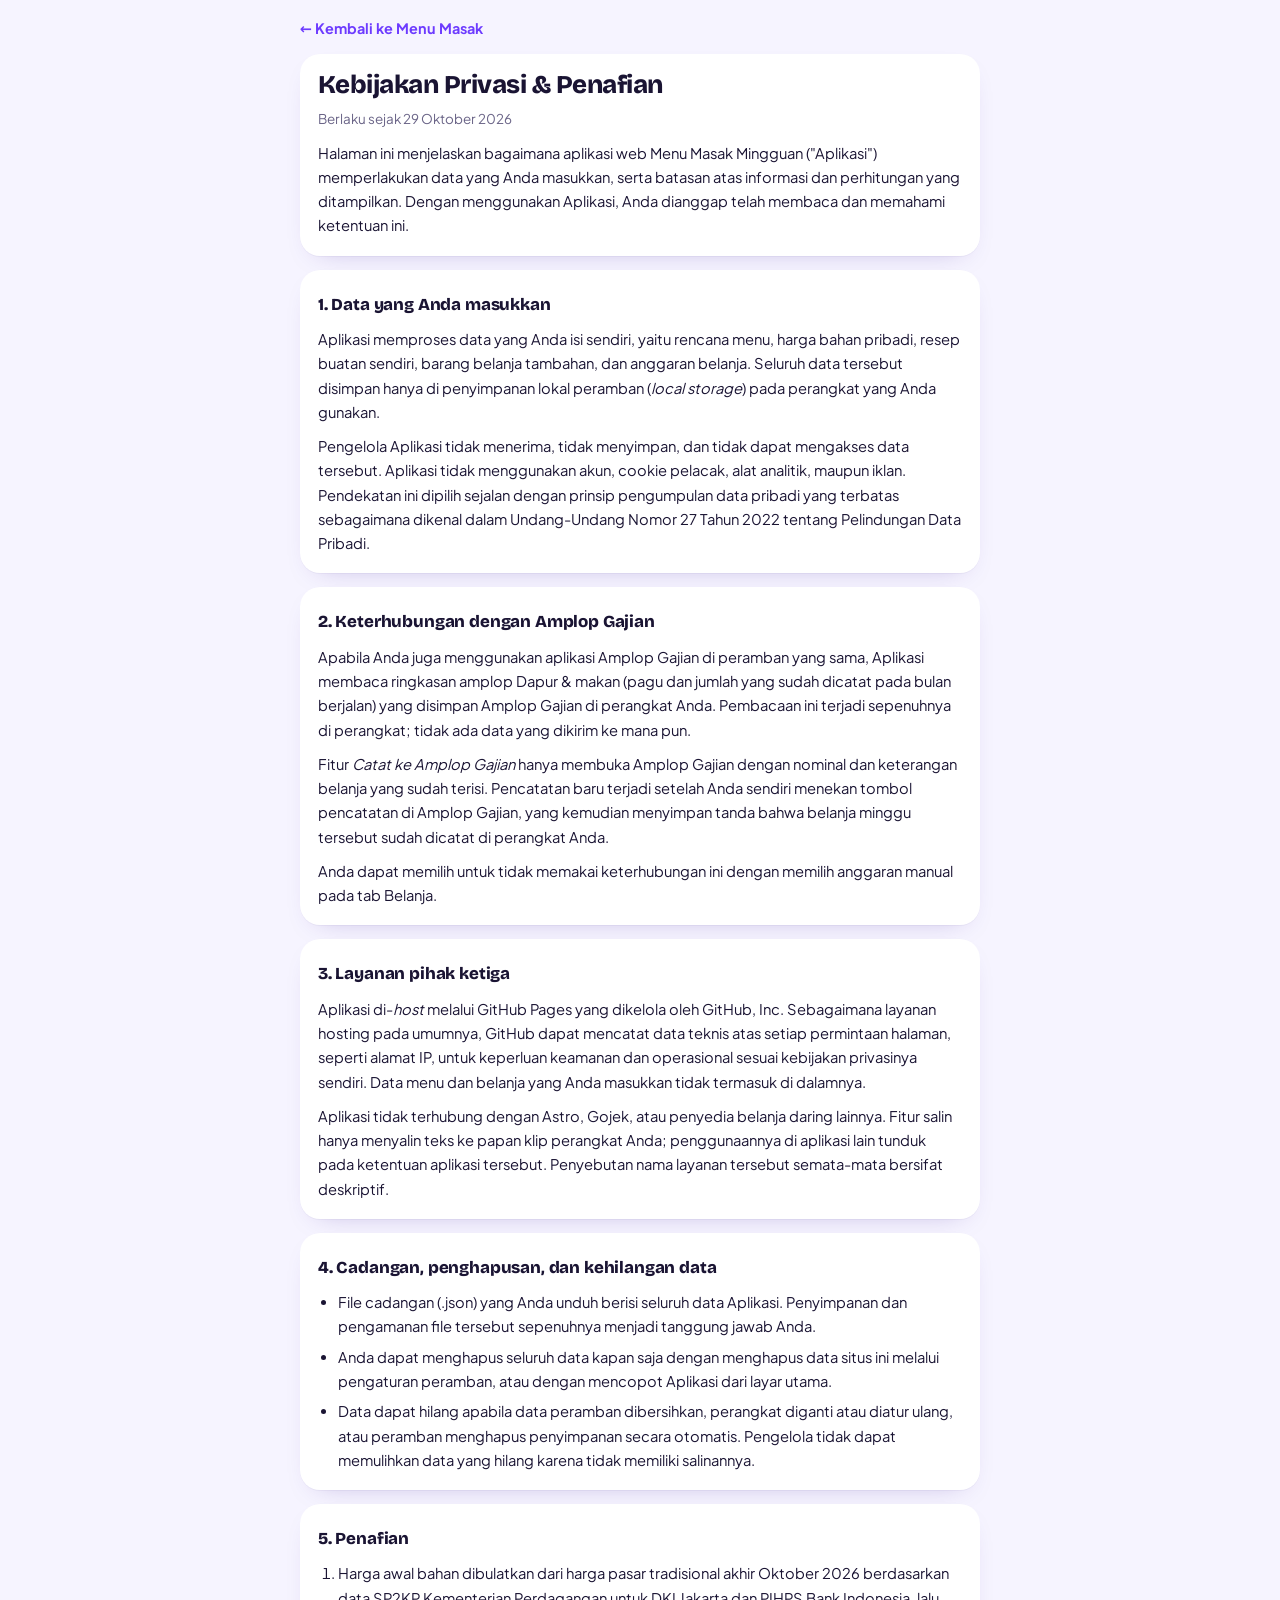
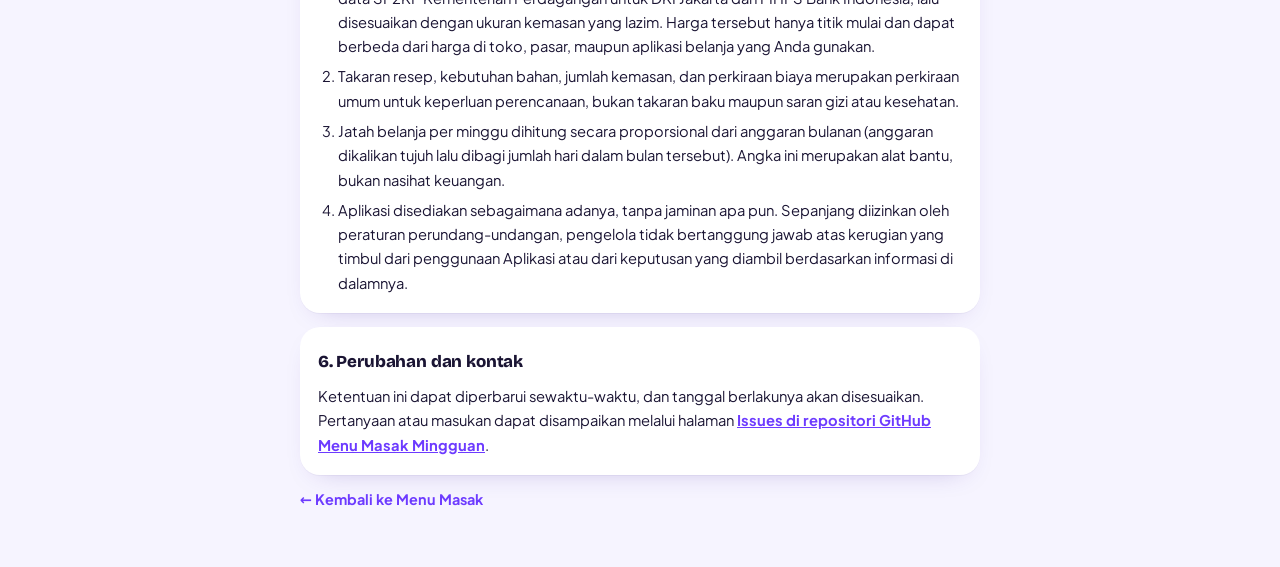
==== commit 6d12cd5d: "Uji perangkat, pemasangan, dan mode luring Tes emulasi ponsel Android dan ukuran iPhone dengan ketuk" ====
--- a/privasi.html
+++ b/privasi.html
@@ -26,7 +26,8 @@
 
   <section class="card">
     <h2>2. Keterhubungan dengan Amplop Gajian</h2>
-    <p>Apabila Anda juga menggunakan aplikasi Amplop Gajian di peramban yang sama, Aplikasi membaca ringkasan amplop Dapur &amp; makan (pagu dan jumlah yang sudah dicatat pada bulan berjalan) yang disimpan Amplop Gajian di perangkat Anda. Pembacaan ini terjadi sepenuhnya di perangkat; tidak ada data yang dikirim ke mana pun. Aplikasi tidak mengubah data Amplop Gajian.</p>
+    <p>Apabila Anda juga menggunakan aplikasi Amplop Gajian di peramban yang sama, Aplikasi membaca ringkasan amplop Dapur &amp; makan (pagu dan jumlah yang sudah dicatat pada bulan berjalan) yang disimpan Amplop Gajian di perangkat Anda. Pembacaan ini terjadi sepenuhnya di perangkat; tidak ada data yang dikirim ke mana pun.</p>
+    <p>Fitur <em>Catat ke Amplop Gajian</em> hanya membuka Amplop Gajian dengan nominal dan keterangan belanja yang sudah terisi. Pencatatan baru terjadi setelah Anda sendiri menekan tombol pencatatan di Amplop Gajian, yang kemudian menyimpan tanda bahwa belanja minggu tersebut sudah dicatat di perangkat Anda.</p>
     <p>Anda dapat memilih untuk tidak memakai keterhubungan ini dengan memilih anggaran manual pada tab Belanja.</p>
   </section>
 
--- a/styles.css
+++ b/styles.css
@@ -88,7 +88,7 @@
 .hero .lbl{font-size:.74rem;text-transform:uppercase;letter-spacing:.09em;font-weight:700;opacity:.85}
 #sTotal{display:block;font-family:var(--f-display);font-weight:800;font-size:clamp(1.75rem, 7vw, 2.35rem);letter-spacing:-.02em;line-height:1.1;margin:2px 0 12px;font-variant-numeric:tabular-nums;overflow-wrap:anywhere}
 .hero-chips{display:flex;flex-wrap:wrap;gap:6px}
-.hchip{display:inline-flex;align-items:center;gap:6px;background:rgba(255,255,255,.16);border-radius:999px;padding:5px 11px 5px 8px;font-size:.8rem;backdrop-filter:blur(4px)}
+.hchip{display:inline-flex;align-items:center;gap:6px;background:rgba(255,255,255,.16);border-radius:999px;padding:5px 11px 5px 8px;font-size:.8rem;-webkit-backdrop-filter:blur(4px);backdrop-filter:blur(4px)}
 .hchip i{width:8px;height:8px;border-radius:50%;background:var(--lime)}
 .hchip.out i{background:var(--pink)}
 .hchip b{font-variant-numeric:tabular-nums;font-weight:700}
@@ -195,7 +195,7 @@
 .tag.ok{background:var(--good-soft);color:var(--good)}
 .tag.warn{background:var(--warn-soft);color:var(--warn)}
 .tag.bad{background:var(--danger-soft);color:var(--danger)}
-.items{grid-area:items;display:flex;flex-direction:column;gap:8px;min-width:0;margin-top:2px}
+.items{display:flex;flex-direction:column;gap:8px;min-width:0;margin-top:2px}
 .items:empty{display:none}
 .item{display:grid;grid-template-columns:minmax(0,1fr) auto;gap:6px;align-items:center;padding:8px 10px;background:var(--surface-2);border-radius:12px}
 @media (min-width:520px){.item{grid-template-columns:minmax(0,1fr) minmax(0,140px) auto}}
@@ -422,7 +422,7 @@
 /* Lembar bawah (pemilih menu & penyunting resep) */
 dialog.sheet{border:0;padding:16px 16px calc(16px + env(safe-area-inset-bottom,0px));margin:auto auto 0;width:100%;max-width:640px;max-height:88vh;max-height:88dvh;border-radius:26px 26px 0 0;background:var(--bg);color:var(--ink);box-shadow:0 -20px 50px -20px rgba(20,10,60,.5);overflow:auto;overscroll-behavior:contain}
 dialog.sheet[open]{display:flex;flex-direction:column;gap:12px;animation:sheetUp .42s cubic-bezier(.2,.9,.25,1) both}
-dialog.sheet::backdrop{background:rgba(20,12,50,.45);backdrop-filter:blur(3px);animation:fadeIn .3s ease both}
+dialog.sheet::backdrop{background:rgba(20,12,50,.45);-webkit-backdrop-filter:blur(3px);backdrop-filter:blur(3px);animation:fadeIn .3s ease both}
 @media (min-width:700px){dialog.sheet{margin:auto;border-radius:26px;max-height:82vh}}
 @keyframes sheetUp{from{transform:translateY(40px);opacity:0}to{transform:none;opacity:1}}
 @keyframes fadeIn{from{opacity:0}to{opacity:1}}
@@ -455,3 +455,49 @@
   .tabs button{font-size:.84rem}
 }
 .slot,.sitem,.pitem,.rcard,.wchips button{-webkit-tap-highlight-color:transparent}
+.ring-txt b{font-size:1.05rem;letter-spacing:-.02em}
+
+/* Sisa kemasan */
+.carry-tag{color:var(--good);font-weight:700}
+.sisa-edit .qty{flex:1 1 140px;max-width:220px}
+.sisa-edit .qty .unit{padding:0 12px 0 4px;font-size:.84rem;font-weight:700;color:var(--muted)}
+.stok-list .item .price-edit{grid-column:1 / -1}
+#coverHead{margin:4px 0 0}
+#leftNote strong{color:var(--ink)}
+.guide-body ul.items{padding-left:0}
+.done-status{margin:0;font-size:.86rem;font-weight:600;color:var(--muted);padding:10px 12px;border-radius:var(--r-sm);background:var(--surface-2)}
+.done-status.ok{background:var(--good-soft);color:var(--good)}
+.done-status b{font-variant-numeric:tabular-nums}
+.toko{gap:10px}
+.toko h2{font-size:1rem}
+#markupVal{min-width:44px;font-size:.98rem}
+
+/* Kesegaran & jadwal belanja */
+.set-row{display:flex;flex-wrap:wrap;align-items:center;justify-content:space-between;gap:6px 10px;font-size:.86rem;font-weight:700}
+.set-row .mini-seg{flex-wrap:wrap}
+.days-tag{color:var(--accent);font-weight:600}
+.slot-warn{display:block;line-height:1.35}
+.trip-seg{display:grid;grid-template-columns:1fr 1fr;gap:8px}
+.trip-seg button{display:flex;flex-direction:column;align-items:flex-start;gap:2px;border:2px solid var(--line);background:var(--surface);border-radius:var(--r-sm);padding:10px 14px;box-shadow:var(--shadow);text-align:left;transition:border-color .2s, background .2s, transform .12s}
+.trip-seg button b{font-size:.9rem}
+.trip-seg button small{font-family:var(--f-display);font-weight:800;font-size:1rem;color:var(--muted);font-variant-numeric:tabular-nums}
+.trip-seg button[aria-pressed="true"]{border-color:var(--accent);background:var(--accent-soft)}
+.trip-seg button[aria-pressed="true"] small{color:var(--accent)}
+.trip-seg button:active{transform:scale(.98)}
+
+/* Cara masak */
+.day-cook{align-self:flex-start;font-size:.82rem;margin:2px 4px 0}
+.cook-list{display:flex;flex-direction:column;gap:12px}
+.cook{background:var(--surface);border-radius:var(--r);box-shadow:var(--shadow);padding:14px 16px;display:flex;flex-direction:column;gap:8px}
+.cook-head{display:flex;gap:10px;align-items:center}
+.cook-head h3{margin:0;font-family:var(--f-display);font-size:1.02rem;font-weight:800}
+.cook-head small{color:var(--muted);font-size:.78rem}
+.cook h4{margin:4px 0 0;font-size:.72rem;text-transform:uppercase;letter-spacing:.08em;color:var(--muted)}
+.cook-bahan{list-style:none;margin:0;padding:0;display:grid;grid-template-columns:1fr 1fr;gap:4px 14px;font-size:.86rem}
+.cook-bahan li{display:flex;justify-content:space-between;gap:8px;border-bottom:1px dashed var(--line);padding:3px 0;min-width:0}
+.cook-bahan li span{min-width:0;overflow-wrap:anywhere}
+.cook-bahan b{font-variant-numeric:tabular-nums;white-space:nowrap}
+.cook-steps{margin:0;padding-left:20px;display:flex;flex-direction:column;gap:6px;font-size:.88rem;line-height:1.5}
+.cook-steps li::marker{font-weight:800;color:var(--accent)}
+textarea.plain{resize:vertical;line-height:1.45;font-size:.9rem}
+@media (max-width:400px){.cook-bahan{grid-template-columns:1fr}}
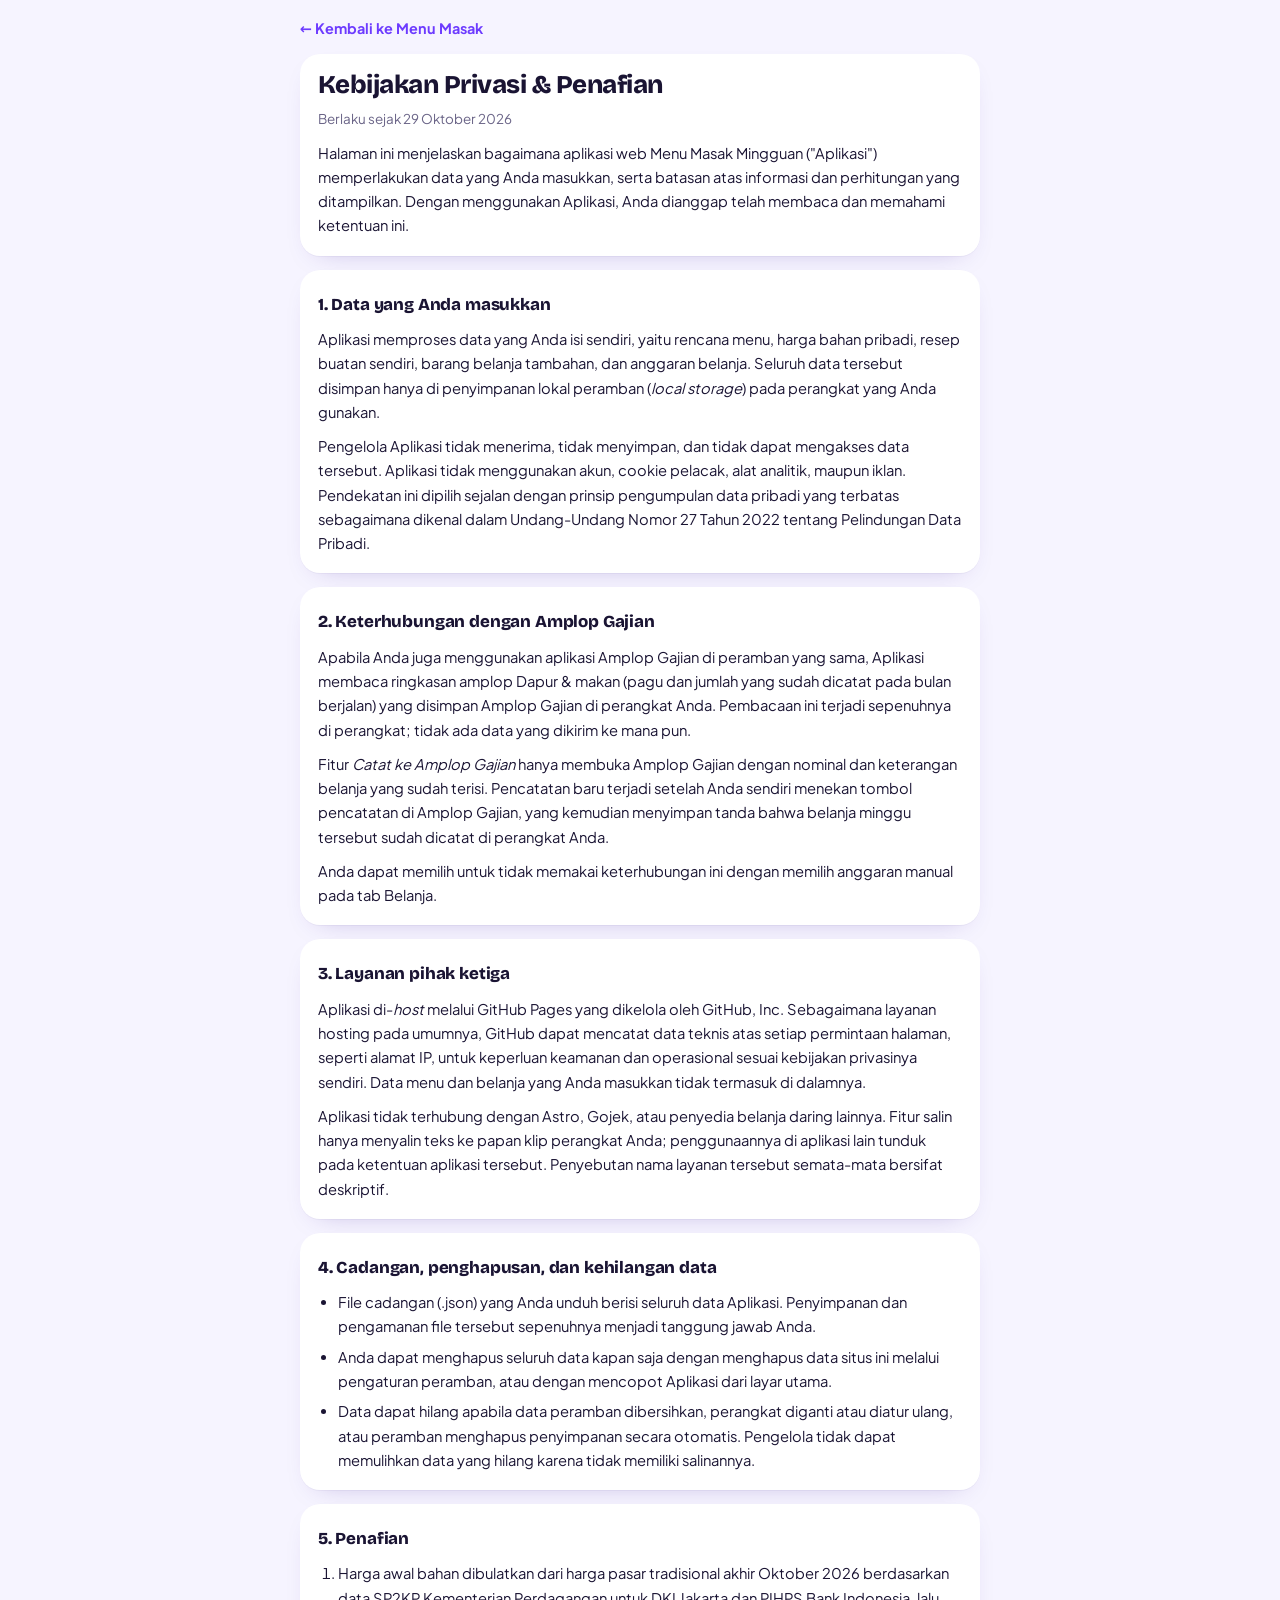
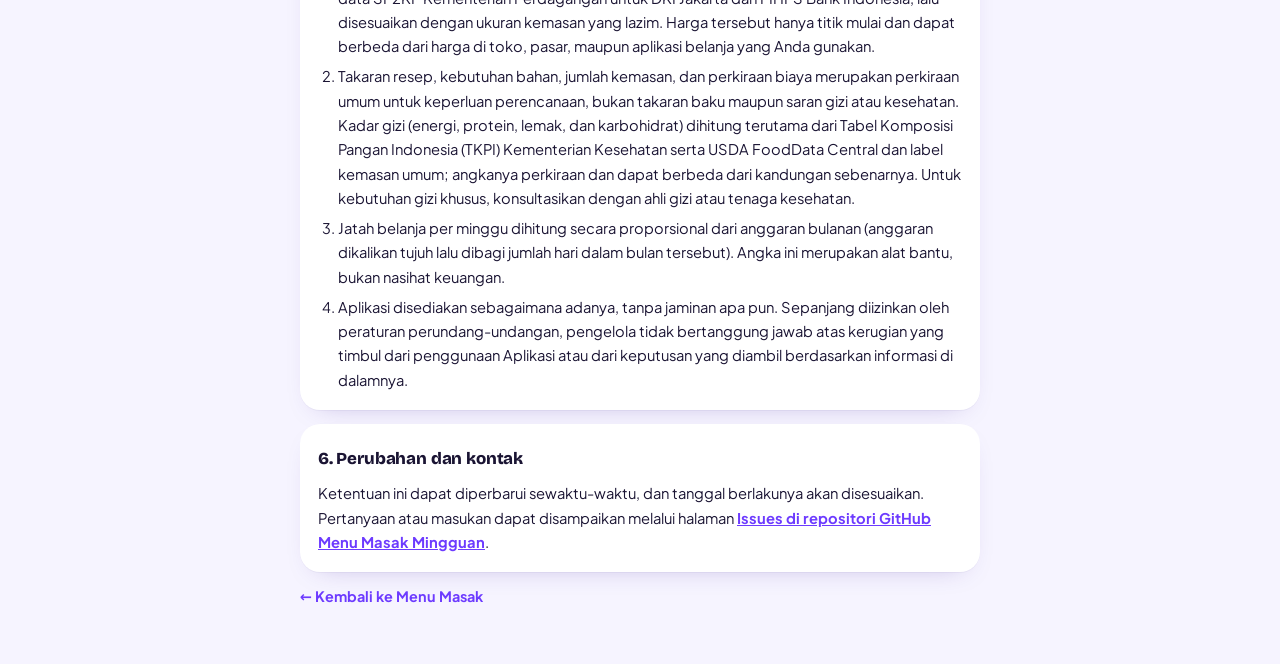
==== commit 7b554d72: "Perkiraan kadar gizi setiap masakan Energi, protein, lemak, dan karbohidrat per porsi di pemilih men" ====
--- a/privasi.html
+++ b/privasi.html
@@ -50,7 +50,7 @@
     <h2>5. Penafian</h2>
     <ol>
       <li>Harga awal bahan dibulatkan dari harga pasar tradisional akhir Oktober 2026 berdasarkan data SP2KP Kementerian Perdagangan untuk DKI Jakarta dan PIHPS Bank Indonesia, lalu disesuaikan dengan ukuran kemasan yang lazim. Harga tersebut hanya titik mulai dan dapat berbeda dari harga di toko, pasar, maupun aplikasi belanja yang Anda gunakan.</li>
-      <li>Takaran resep, kebutuhan bahan, jumlah kemasan, dan perkiraan biaya merupakan perkiraan umum untuk keperluan perencanaan, bukan takaran baku maupun saran gizi atau kesehatan.</li>
+      <li>Takaran resep, kebutuhan bahan, jumlah kemasan, dan perkiraan biaya merupakan perkiraan umum untuk keperluan perencanaan, bukan takaran baku maupun saran gizi atau kesehatan. Kadar gizi (energi, protein, lemak, dan karbohidrat) dihitung terutama dari Tabel Komposisi Pangan Indonesia (TKPI) Kementerian Kesehatan serta USDA FoodData Central dan label kemasan umum; angkanya perkiraan dan dapat berbeda dari kandungan sebenarnya. Untuk kebutuhan gizi khusus, konsultasikan dengan ahli gizi atau tenaga kesehatan.</li>
       <li>Jatah belanja per minggu dihitung secara proporsional dari anggaran bulanan (anggaran dikalikan tujuh lalu dibagi jumlah hari dalam bulan tersebut). Angka ini merupakan alat bantu, bukan nasihat keuangan.</li>
       <li>Aplikasi disediakan sebagaimana adanya, tanpa jaminan apa pun. Sepanjang diizinkan oleh peraturan perundang-undangan, pengelola tidak bertanggung jawab atas kerugian yang timbul dari penggunaan Aplikasi atau dari keputusan yang diambil berdasarkan informasi di dalamnya.</li>
     </ol>
--- a/styles.css
+++ b/styles.css
@@ -501,3 +501,13 @@
 .cook-steps li::marker{font-weight:800;color:var(--accent)}
 textarea.plain{resize:vertical;line-height:1.45;font-size:.9rem}
 @media (max-width:400px){.cook-bahan{grid-template-columns:1fr}}
+
+/* Gizi */
+.gizi{display:grid;grid-template-columns:repeat(4,minmax(0,1fr));gap:6px}
+.gizi span{display:flex;flex-direction:column;align-items:flex-start;gap:0;padding:6px 8px;border-radius:10px;background:var(--surface-2);min-width:0}
+.gizi b{font-family:var(--f-display);font-size:.9rem;font-weight:800;font-variant-numeric:tabular-nums;white-space:nowrap}
+.gizi small{font-size:.66rem;color:var(--muted);font-weight:600}
+.gizi span:first-child{background:var(--accent-soft)}
+.gizi span:first-child b{color:var(--accent)}
+.gizi-miss{font-size:.74rem;color:var(--warn)}
+.day-gizi{font-size:.76rem;color:var(--muted);font-weight:600;padding:0 4px;margin-top:-4px;font-variant-numeric:tabular-nums}
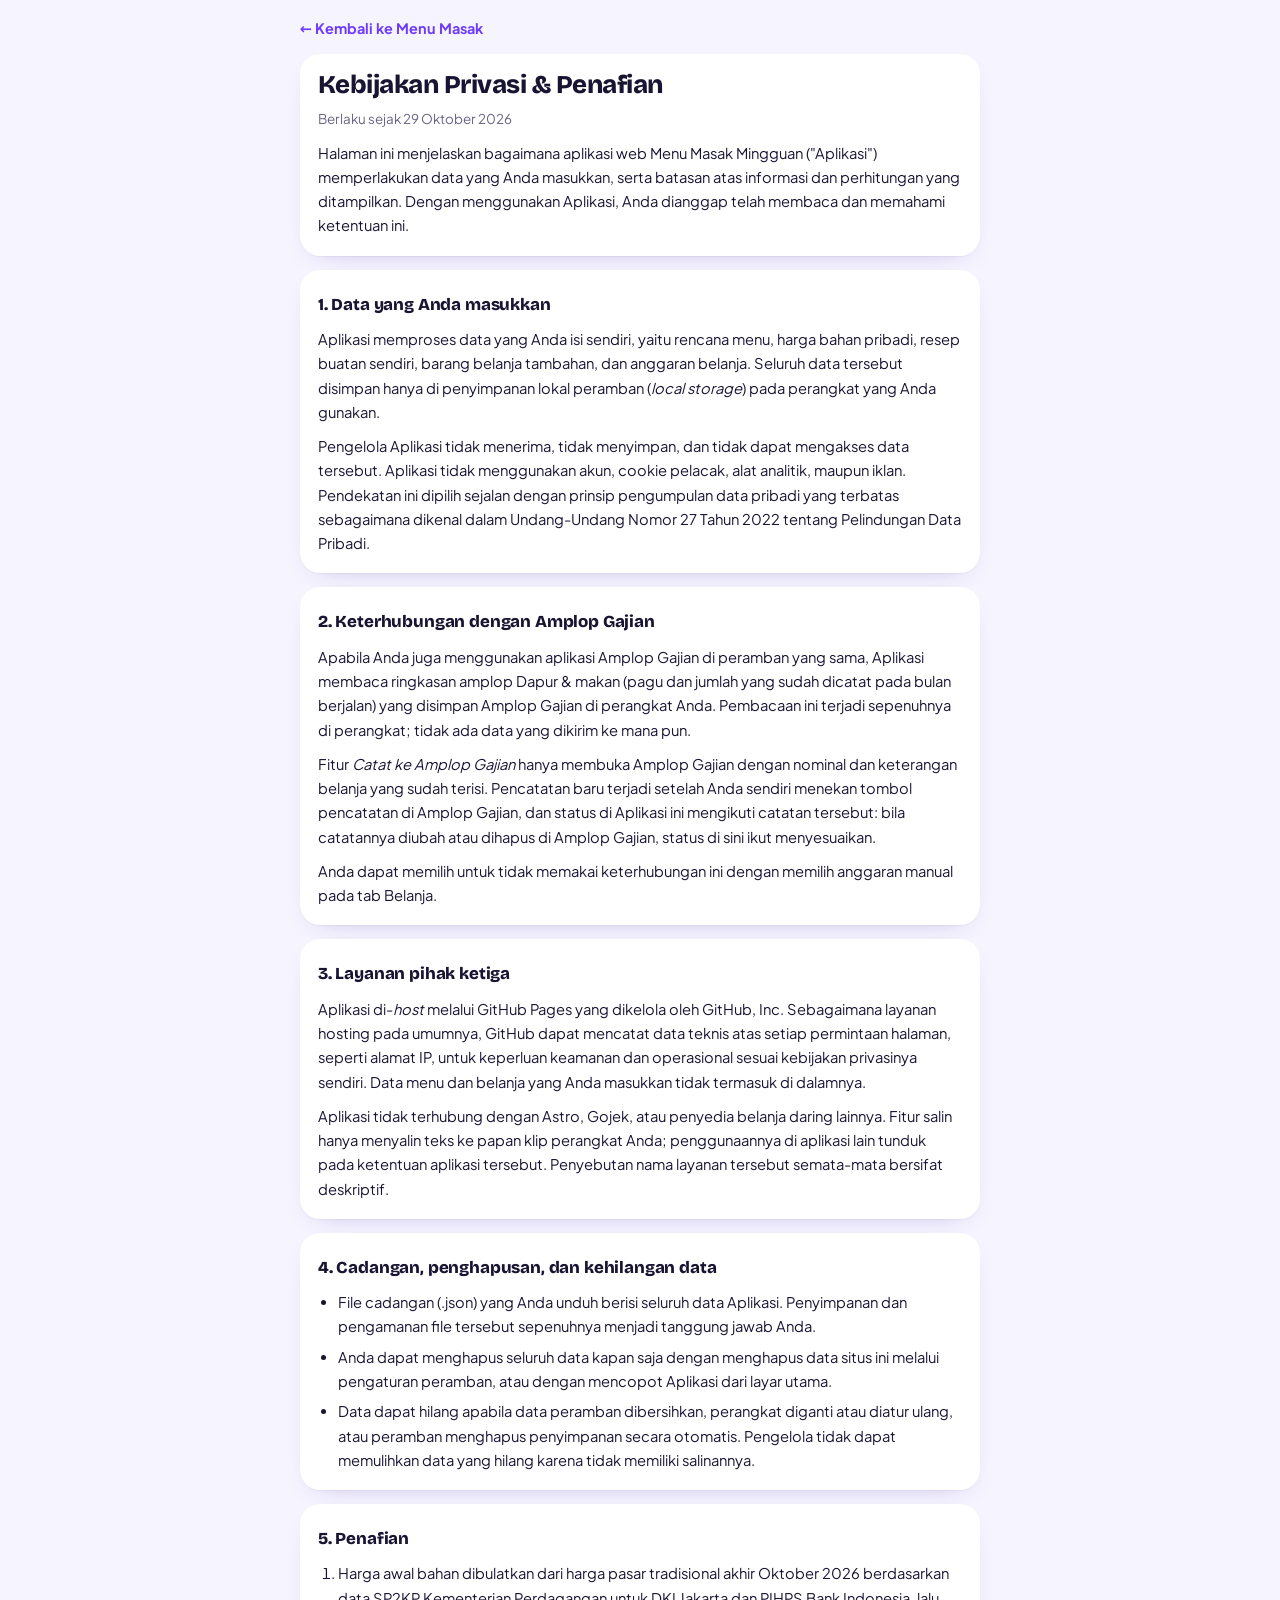
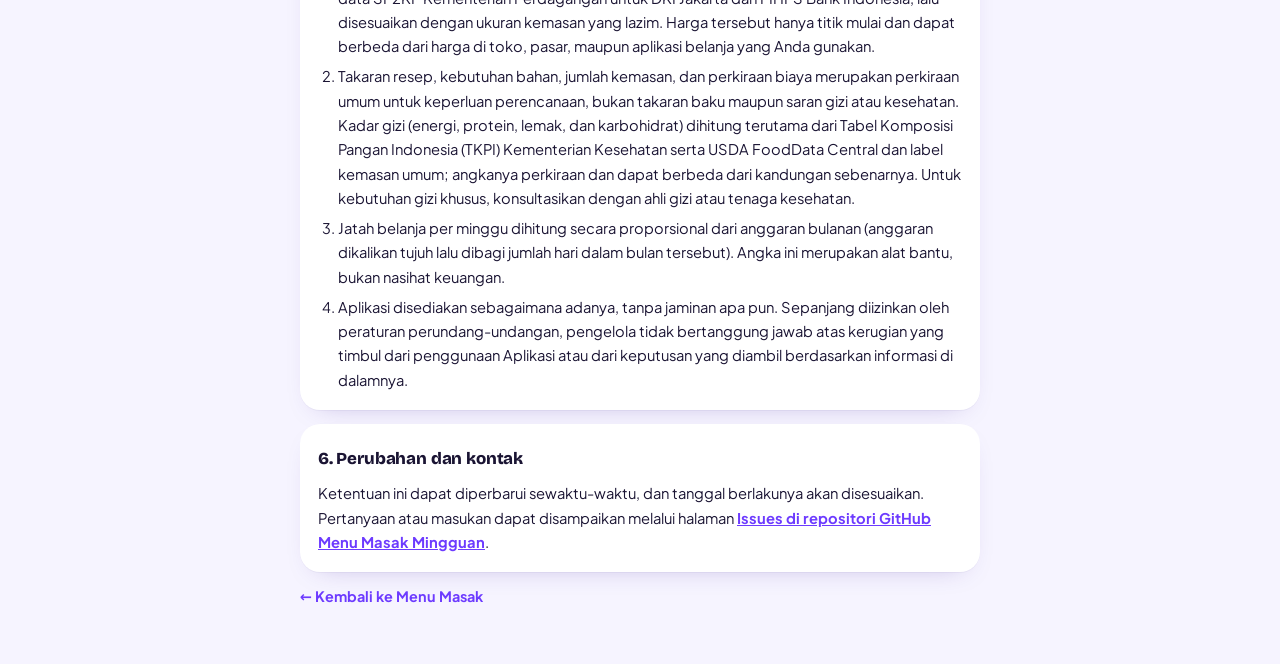
==== commit 83427c13: "Status catatan tersinkron dan tombol atur ulang anggaran Status sudah dicatat kini dibaca dari catat" ====
--- a/privasi.html
+++ b/privasi.html
@@ -27,7 +27,7 @@
   <section class="card">
     <h2>2. Keterhubungan dengan Amplop Gajian</h2>
     <p>Apabila Anda juga menggunakan aplikasi Amplop Gajian di peramban yang sama, Aplikasi membaca ringkasan amplop Dapur &amp; makan (pagu dan jumlah yang sudah dicatat pada bulan berjalan) yang disimpan Amplop Gajian di perangkat Anda. Pembacaan ini terjadi sepenuhnya di perangkat; tidak ada data yang dikirim ke mana pun.</p>
-    <p>Fitur <em>Catat ke Amplop Gajian</em> hanya membuka Amplop Gajian dengan nominal dan keterangan belanja yang sudah terisi. Pencatatan baru terjadi setelah Anda sendiri menekan tombol pencatatan di Amplop Gajian, yang kemudian menyimpan tanda bahwa belanja minggu tersebut sudah dicatat di perangkat Anda.</p>
+    <p>Fitur <em>Catat ke Amplop Gajian</em> hanya membuka Amplop Gajian dengan nominal dan keterangan belanja yang sudah terisi. Pencatatan baru terjadi setelah Anda sendiri menekan tombol pencatatan di Amplop Gajian, dan status di Aplikasi ini mengikuti catatan tersebut: bila catatannya diubah atau dihapus di Amplop Gajian, status di sini ikut menyesuaikan.</p>
     <p>Anda dapat memilih untuk tidak memakai keterhubungan ini dengan memilih anggaran manual pada tab Belanja.</p>
   </section>
 
--- a/styles.css
+++ b/styles.css
@@ -511,3 +511,5 @@
 .gizi span:first-child b{color:var(--accent)}
 .gizi-miss{font-size:.74rem;color:var(--warn)}
 .day-gizi{font-size:.76rem;color:var(--muted);font-weight:600;padding:0 4px;margin-top:-4px;font-variant-numeric:tabular-nums}
+.done-status .link{font-size:.84rem;margin-left:2px}
+#clearManual{align-self:flex-start;font-size:.82rem;margin-top:-6px}
